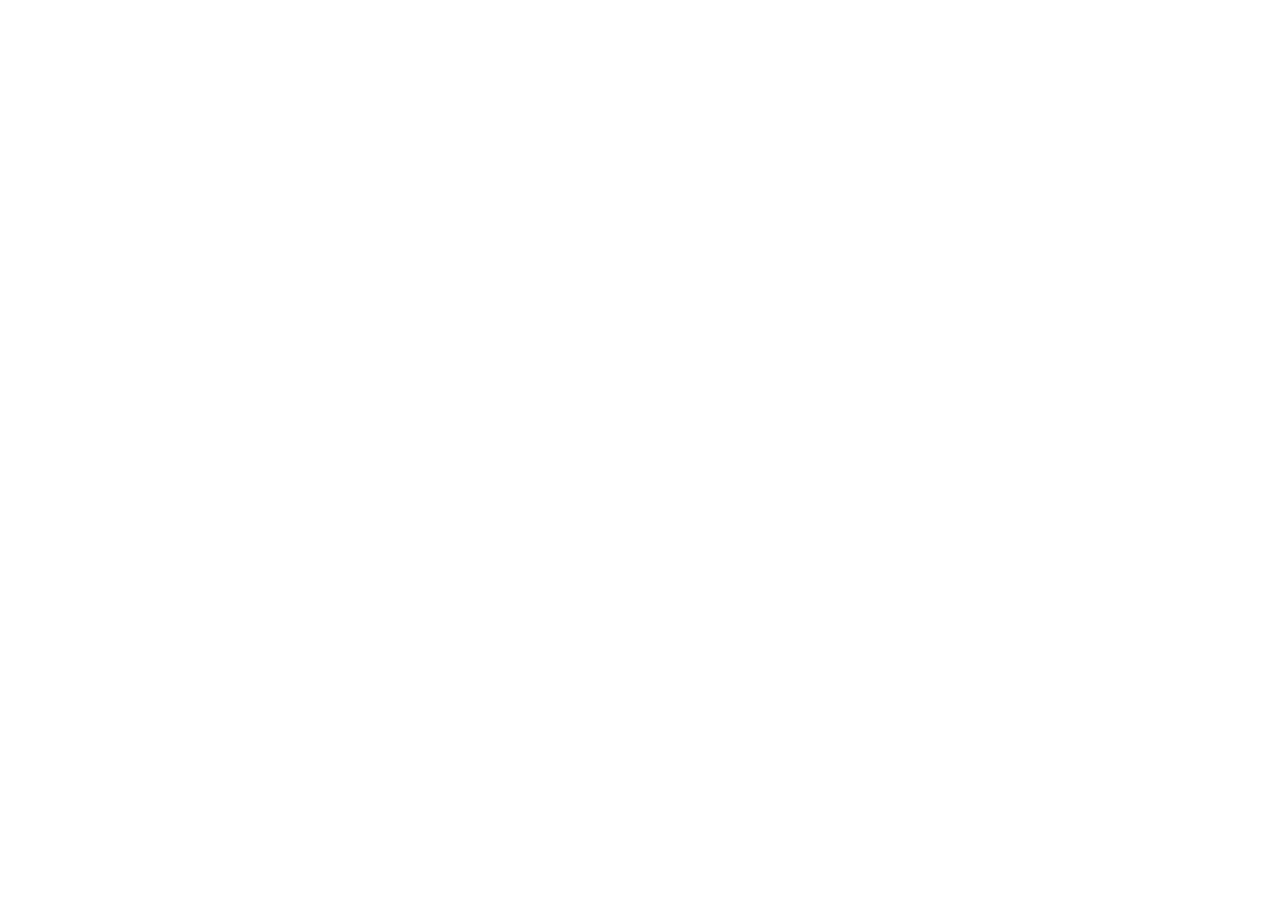
==== index.html @ 9f59509c "feat: add index.html for main page" ====
<!DOCTYPE html>
<html lang="en">
<head>
  <meta charset="UTF-8">
  <meta name="viewport" content="width=device-width, initial-scale=1.0">
  <title>00_othor_practice_js | JavaScriptの練習作品ページ</title>
</head>


<body>
  <header></header>
  <main></main>
  <footer></footer>
</body>


</html>
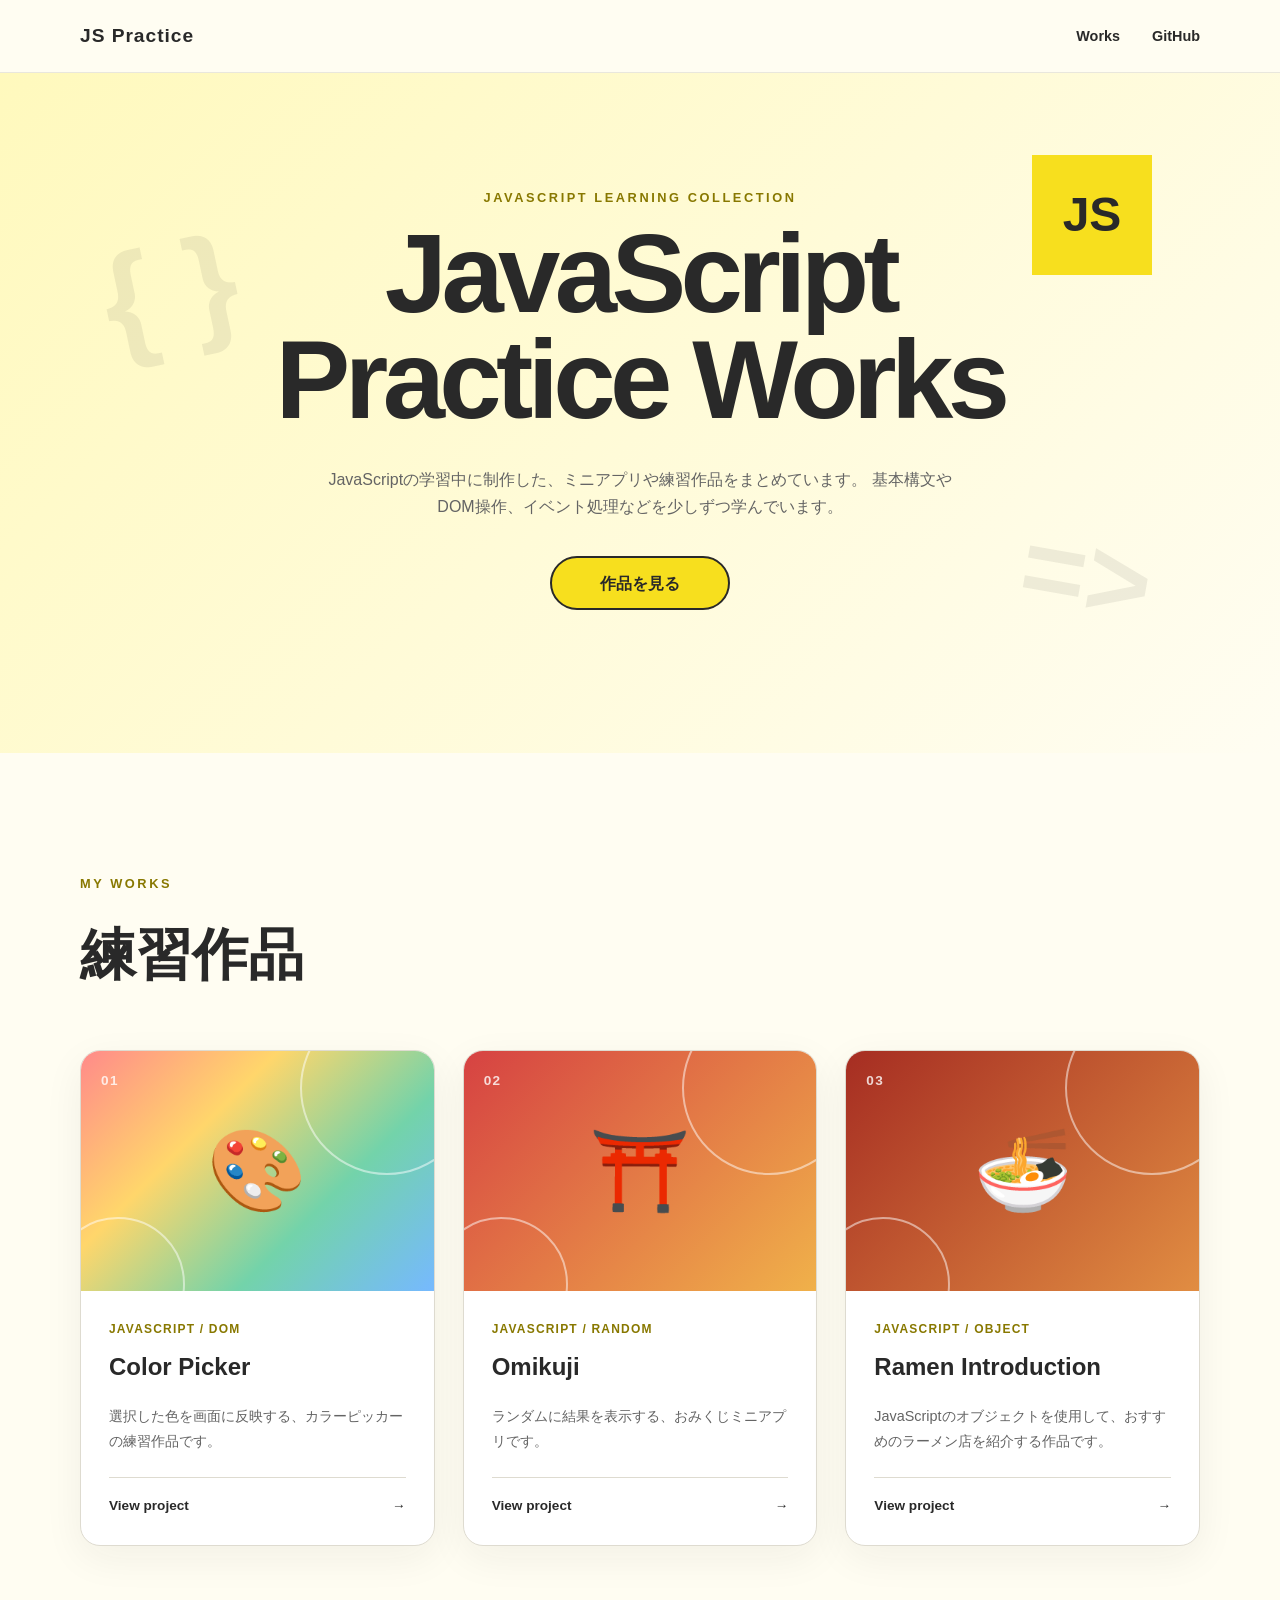
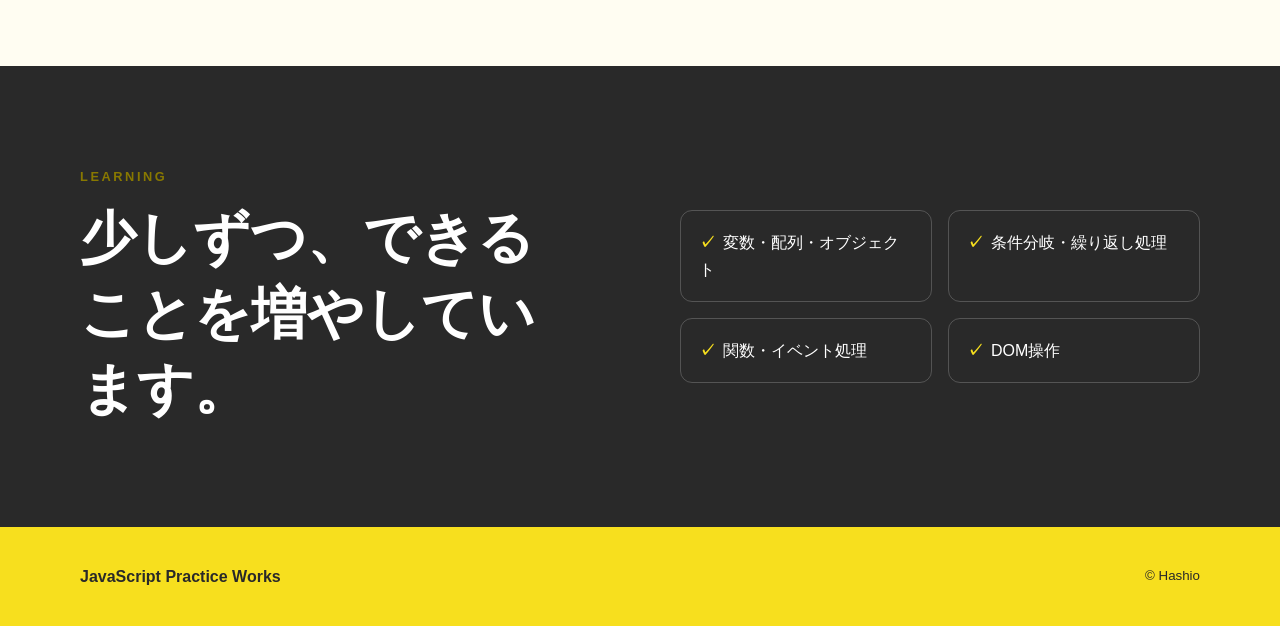
==== commit 12098d7c: "feat: htnl and css code for main page" ====
--- a/index.html
+++ b/index.html
@@ -1,17 +1,193 @@
 <!DOCTYPE html>
-<html lang="en">
+<html lang="ja">
+
 <head>
   <meta charset="UTF-8">
   <meta name="viewport" content="width=device-width, initial-scale=1.0">
-  <title>00_othor_practice_js | JavaScriptの練習作品ページ</title>
+
+  <meta name="description" content="JavaScriptの学習で制作した練習作品をまとめたページです。">
+
+  <title>JavaScript Practice | 練習作品一覧</title>
+
+  <link rel="stylesheet" href="./style.css">
 </head>
 
+<body>
 
-<body>
-  <header></header>
-  <main></main>
-  <footer></footer>
+  <header class="header">
+    <div class="header__inner">
+      <a class="header__logo" href="./index.html">
+        JS Practice
+      </a>
+
+      <nav aria-label="メインナビゲーション">
+        <ul class="header__nav">
+          <li>
+            <a href="#works">Works</a>
+          </li>
+          <li>
+            <a href="https://github.com/hashio251" target="_blank" rel="noopener noreferrer">
+              GitHub
+            </a>
+          </li>
+        </ul>
+      </nav>
+    </div>
+  </header>
+
+  <main>
+
+    <section class="hero">
+      <div class="hero__inner">
+        <p class="hero__label">JavaScript Learning Collection</p>
+
+        <h1 class="hero__title">
+          JavaScript<br>
+          Practice Works
+        </h1>
+
+        <p class="hero__description">
+          JavaScriptの学習中に制作した、ミニアプリや練習作品をまとめています。
+          基本構文やDOM操作、イベント処理などを少しずつ学んでいます。
+        </p>
+
+        <a class="hero__button" href="#works">
+          作品を見る
+        </a>
+      </div>
+
+      <div class="hero__decoration" aria-hidden="true">
+        <span>{ }</span>
+        <span>=&gt;</span>
+        <span>JS</span>
+      </div>
+    </section>
+
+    <section class="works" id="works">
+      <div class="section-inner">
+
+        <div class="section-heading">
+          <p class="section-heading__label">My Works</p>
+          <h2 class="section-heading__title">練習作品</h2>
+        </div>
+
+        <div class="works__grid">
+
+          <article class="work-card">
+            <a class="work-card__link" href="./00_book_js-javascript-book/03_color-picker/index.html">
+              <div class="work-card__visual work-card__visual--color-picker">
+                <span class="work-card__number">01</span>
+                <span class="work-card__icon" aria-hidden="true">🎨</span>
+              </div>
+
+              <div class="work-card__body">
+                <p class="work-card__category">
+                  JavaScript / DOM
+                </p>
+
+                <h3 class="work-card__title">
+                  Color Picker
+                </h3>
+
+                <p class="work-card__description">
+                  選択した色を画面に反映する、カラーピッカーの練習作品です。
+                </p>
+
+                <span class="work-card__more">
+                  View project
+                  <span aria-hidden="true">→</span>
+                </span>
+              </div>
+            </a>
+          </article>
+
+          <article class="work-card">
+            <a class="work-card__link" href="./00_book_js-jumping-straight/01_omikuji/index.html">
+              <div class="work-card__visual work-card__visual--omikuji">
+                <span class="work-card__number">02</span>
+                <span class="work-card__icon" aria-hidden="true">⛩️</span>
+              </div>
+
+              <div class="work-card__body">
+                <p class="work-card__category">
+                  JavaScript / Random
+                </p>
+
+                <h3 class="work-card__title">
+                  Omikuji
+                </h3>
+
+                <p class="work-card__description">
+                  ランダムに結果を表示する、おみくじミニアプリです。
+                </p>
+
+                <span class="work-card__more">
+                  View project
+                  <span aria-hidden="true">→</span>
+                </span>
+              </div>
+            </a>
+          </article>
+
+          <article class="work-card">
+            <a class="work-card__link" href="./00_book_js-jumping-straight/02_ramen-introduction/index.html">
+              <div class="work-card__visual work-card__visual--ramen">
+                <span class="work-card__number">03</span>
+                <span class="work-card__icon" aria-hidden="true">🍜</span>
+              </div>
+
+              <div class="work-card__body">
+                <p class="work-card__category">
+                  JavaScript / Object
+                </p>
+
+                <h3 class="work-card__title">
+                  Ramen Introduction
+                </h3>
+
+                <p class="work-card__description">
+                  JavaScriptのオブジェクトを使用して、おすすめのラーメン店を紹介する作品です。
+                </p>
+
+                <span class="work-card__more">
+                  View project
+                  <span aria-hidden="true">→</span>
+                </span>
+              </div>
+            </a>
+          </article>
+
+        </div>
+      </div>
+    </section>
+
+    <section class="learning">
+      <div class="section-inner learning__inner">
+        <div>
+          <p class="section-heading__label">Learning</p>
+          <h2 class="learning__title">
+            少しずつ、できることを増やしています。
+          </h2>
+        </div>
+
+        <ul class="learning__list">
+          <li>変数・配列・オブジェクト</li>
+          <li>条件分岐・繰り返し処理</li>
+          <li>関数・イベント処理</li>
+          <li>DOM操作</li>
+        </ul>
+      </div>
+    </section>
+
+  </main>
+
+  <footer class="footer">
+    <div class="footer__inner">
+      <p>JavaScript Practice Works</p>
+      <small>&copy; Hashio</small>
+    </div>
+  </footer>
+
 </body>
 
-
 </html>
--- a/style.css
+++ b/style.css
@@ -0,0 +1,473 @@
+@charset "UTF-8";
+
+:root {
+  --color-main: #f7df1e;
+  --color-main-light: #fff9bd;
+  --color-text: #292929;
+  --color-sub-text: #646464;
+  --color-background: #fffdf2;
+  --color-white: #ffffff;
+  --color-border: #dedbd0;
+  --content-width: 1120px;
+}
+
+* {
+  box-sizing: border-box;
+}
+
+html {
+  scroll-behavior: smooth;
+}
+
+body {
+  margin: 0;
+  color: var(--color-text);
+  background-color: var(--color-background);
+  font-family:
+    "Helvetica Neue",
+    Arial,
+    "Hiragino Kaku Gothic ProN",
+    "Hiragino Sans",
+    Meiryo,
+    sans-serif;
+  line-height: 1.7;
+}
+
+img {
+  display: block;
+  max-width: 100%;
+}
+
+a {
+  color: inherit;
+  text-decoration: none;
+}
+
+ul {
+  margin: 0;
+  padding: 0;
+  list-style: none;
+}
+
+.header {
+  position: sticky;
+  z-index: 10;
+  top: 0;
+  border-bottom: 1px solid rgba(41, 41, 41, 0.1);
+  background-color: rgba(255, 253, 242, 0.9);
+  backdrop-filter: blur(12px);
+}
+
+.header__inner {
+  display: flex;
+  align-items: center;
+  justify-content: space-between;
+  width: min(calc(100% - 40px), var(--content-width));
+  min-height: 72px;
+  margin-inline: auto;
+}
+
+.header__logo {
+  font-size: 1.2rem;
+  font-weight: 700;
+  letter-spacing: 0.05em;
+}
+
+.header__nav {
+  display: flex;
+  gap: 32px;
+}
+
+.header__nav a {
+  position: relative;
+  font-size: 0.9rem;
+  font-weight: 600;
+}
+
+.header__nav a::after {
+  position: absolute;
+  bottom: -5px;
+  left: 0;
+  width: 0;
+  height: 3px;
+  border-radius: 999px;
+  background-color: var(--color-main);
+  content: "";
+  transition: width 0.3s;
+}
+
+.header__nav a:hover::after {
+  width: 100%;
+}
+
+.hero {
+  position: relative;
+  display: grid;
+  place-items: center;
+  min-height: 680px;
+  padding: 100px 20px;
+  overflow: hidden;
+  background:
+    linear-gradient(
+      135deg,
+      var(--color-main-light),
+      var(--color-background)
+    );
+}
+
+.hero__inner {
+  position: relative;
+  z-index: 2;
+  width: min(100%, 900px);
+  text-align: center;
+}
+
+.hero__label,
+.section-heading__label {
+  margin: 0 0 12px;
+  color: #887800;
+  font-size: 0.8rem;
+  font-weight: 700;
+  letter-spacing: 0.2em;
+  text-transform: uppercase;
+}
+
+.hero__title {
+  margin: 0;
+  font-size: clamp(3.2rem, 10vw, 7rem);
+  line-height: 0.95;
+  letter-spacing: -0.05em;
+}
+
+.hero__description {
+  max-width: 650px;
+  margin: 32px auto 0;
+  color: var(--color-sub-text);
+}
+
+.hero__button {
+  display: inline-flex;
+  align-items: center;
+  justify-content: center;
+  min-width: 180px;
+  min-height: 54px;
+  margin-top: 36px;
+  border: 2px solid var(--color-text);
+  border-radius: 999px;
+  background-color: var(--color-main);
+  font-weight: 700;
+  transition:
+    transform 0.3s,
+    box-shadow 0.3s;
+}
+
+.hero__button:hover {
+  box-shadow: 6px 6px 0 var(--color-text);
+  transform: translate(-3px, -3px);
+}
+
+.hero__decoration span {
+  position: absolute;
+  color: rgba(41, 41, 41, 0.08);
+  font-weight: 700;
+}
+
+.hero__decoration span:nth-child(1) {
+  top: 16%;
+  left: 8%;
+  font-size: 8rem;
+  transform: rotate(-12deg);
+}
+
+.hero__decoration span:nth-child(2) {
+  right: 10%;
+  bottom: 12%;
+  font-size: 7rem;
+  transform: rotate(10deg);
+}
+
+.hero__decoration span:nth-child(3) {
+  top: 12%;
+  right: 10%;
+  display: grid;
+  width: 120px;
+  height: 120px;
+  place-items: center;
+  background-color: var(--color-main);
+  color: var(--color-text);
+  font-size: 3rem;
+}
+
+.section-inner {
+  width: min(calc(100% - 40px), var(--content-width));
+  margin-inline: auto;
+}
+
+.works {
+  padding: 120px 0;
+}
+
+.section-heading {
+  margin-bottom: 48px;
+}
+
+.section-heading__title {
+  margin: 0;
+  font-size: clamp(2rem, 5vw, 3.5rem);
+}
+
+.works__grid {
+  display: grid;
+  grid-template-columns: repeat(3, 1fr);
+  gap: 28px;
+}
+
+.work-card {
+  overflow: hidden;
+  border: 1px solid var(--color-border);
+  border-radius: 20px;
+  background-color: var(--color-white);
+  box-shadow: 0 12px 40px rgba(41, 41, 41, 0.06);
+  transition:
+    transform 0.3s,
+    box-shadow 0.3s;
+}
+
+.work-card:hover {
+  box-shadow: 0 20px 50px rgba(41, 41, 41, 0.14);
+  transform: translateY(-8px);
+}
+
+.work-card__link {
+  display: block;
+  height: 100%;
+}
+
+.work-card__visual {
+  position: relative;
+  display: grid;
+  min-height: 240px;
+  place-items: center;
+  overflow: hidden;
+}
+
+.work-card__visual::before,
+.work-card__visual::after {
+  position: absolute;
+  border: 2px solid rgba(255, 255, 255, 0.5);
+  border-radius: 50%;
+  content: "";
+}
+
+.work-card__visual::before {
+  top: -50px;
+  right: -40px;
+  width: 170px;
+  height: 170px;
+}
+
+.work-card__visual::after {
+  bottom: -60px;
+  left: -30px;
+  width: 130px;
+  height: 130px;
+}
+
+.work-card__visual--color-picker {
+  background:
+    linear-gradient(
+      135deg,
+      #ff8a8a,
+      #ffd66b,
+      #73d3aa,
+      #76b9ff
+    );
+}
+
+.work-card__visual--omikuji {
+  background:
+    linear-gradient(
+      135deg,
+      #d64242,
+      #f0b14a
+    );
+}
+
+.work-card__visual--ramen {
+  background:
+    linear-gradient(
+      135deg,
+      #a62d22,
+      #e18d42
+    );
+}
+
+.work-card__number {
+  position: absolute;
+  top: 18px;
+  left: 20px;
+  color: rgba(255, 255, 255, 0.8);
+  font-size: 0.85rem;
+  font-weight: 700;
+  letter-spacing: 0.1em;
+}
+
+.work-card__icon {
+  position: relative;
+  z-index: 1;
+  font-size: 5rem;
+  transition: transform 0.3s;
+}
+
+.work-card:hover .work-card__icon {
+  transform: scale(1.12) rotate(-5deg);
+}
+
+.work-card__body {
+  padding: 28px;
+}
+
+.work-card__category {
+  margin: 0 0 8px;
+  color: #887800;
+  font-size: 0.75rem;
+  font-weight: 700;
+  letter-spacing: 0.1em;
+  text-transform: uppercase;
+}
+
+.work-card__title {
+  margin: 0;
+  font-size: 1.5rem;
+}
+
+.work-card__description {
+  margin: 16px 0 24px;
+  color: var(--color-sub-text);
+  font-size: 0.9rem;
+}
+
+.work-card__more {
+  display: flex;
+  align-items: center;
+  justify-content: space-between;
+  padding-top: 16px;
+  border-top: 1px solid var(--color-border);
+  font-size: 0.85rem;
+  font-weight: 700;
+}
+
+.learning {
+  padding: 100px 0;
+  background-color: var(--color-text);
+  color: var(--color-white);
+}
+
+.learning__inner {
+  display: grid;
+  grid-template-columns: 1fr 1fr;
+  align-items: center;
+  gap: 80px;
+}
+
+.learning__title {
+  max-width: 500px;
+  margin: 0;
+  font-size: clamp(2rem, 5vw, 3.5rem);
+  line-height: 1.35;
+}
+
+.learning__list {
+  display: grid;
+  grid-template-columns: repeat(2, 1fr);
+  gap: 16px;
+}
+
+.learning__list li {
+  padding: 18px;
+  border: 1px solid rgba(255, 255, 255, 0.2);
+  border-radius: 12px;
+}
+
+.learning__list li::before {
+  margin-right: 8px;
+  color: var(--color-main);
+  content: "✓";
+  font-weight: 700;
+}
+
+.footer {
+  padding: 36px 20px;
+  background-color: var(--color-main);
+}
+
+.footer__inner {
+  display: flex;
+  align-items: center;
+  justify-content: space-between;
+  width: min(100%, var(--content-width));
+  margin-inline: auto;
+}
+
+.footer p {
+  margin: 0;
+  font-weight: 700;
+}
+
+@media (max-width: 900px) {
+  .works__grid {
+    grid-template-columns: repeat(2, 1fr);
+  }
+
+  .learning__inner {
+    grid-template-columns: 1fr;
+    gap: 48px;
+  }
+}
+
+@media (max-width: 640px) {
+  .header__inner {
+    min-height: 64px;
+  }
+
+  .header__nav {
+    gap: 16px;
+  }
+
+  .hero {
+    min-height: 600px;
+  }
+
+  .hero__decoration span:nth-child(1),
+  .hero__decoration span:nth-child(2) {
+    font-size: 4rem;
+  }
+
+  .hero__decoration span:nth-child(3) {
+    width: 80px;
+    height: 80px;
+    font-size: 2rem;
+  }
+
+  .works {
+    padding: 80px 0;
+  }
+
+  .works__grid {
+    grid-template-columns: 1fr;
+  }
+
+  .learning {
+    padding: 80px 0;
+  }
+
+  .learning__list {
+    grid-template-columns: 1fr;
+  }
+
+  .footer__inner {
+    flex-direction: column;
+    gap: 8px;
+    text-align: center;
+  }
+}
